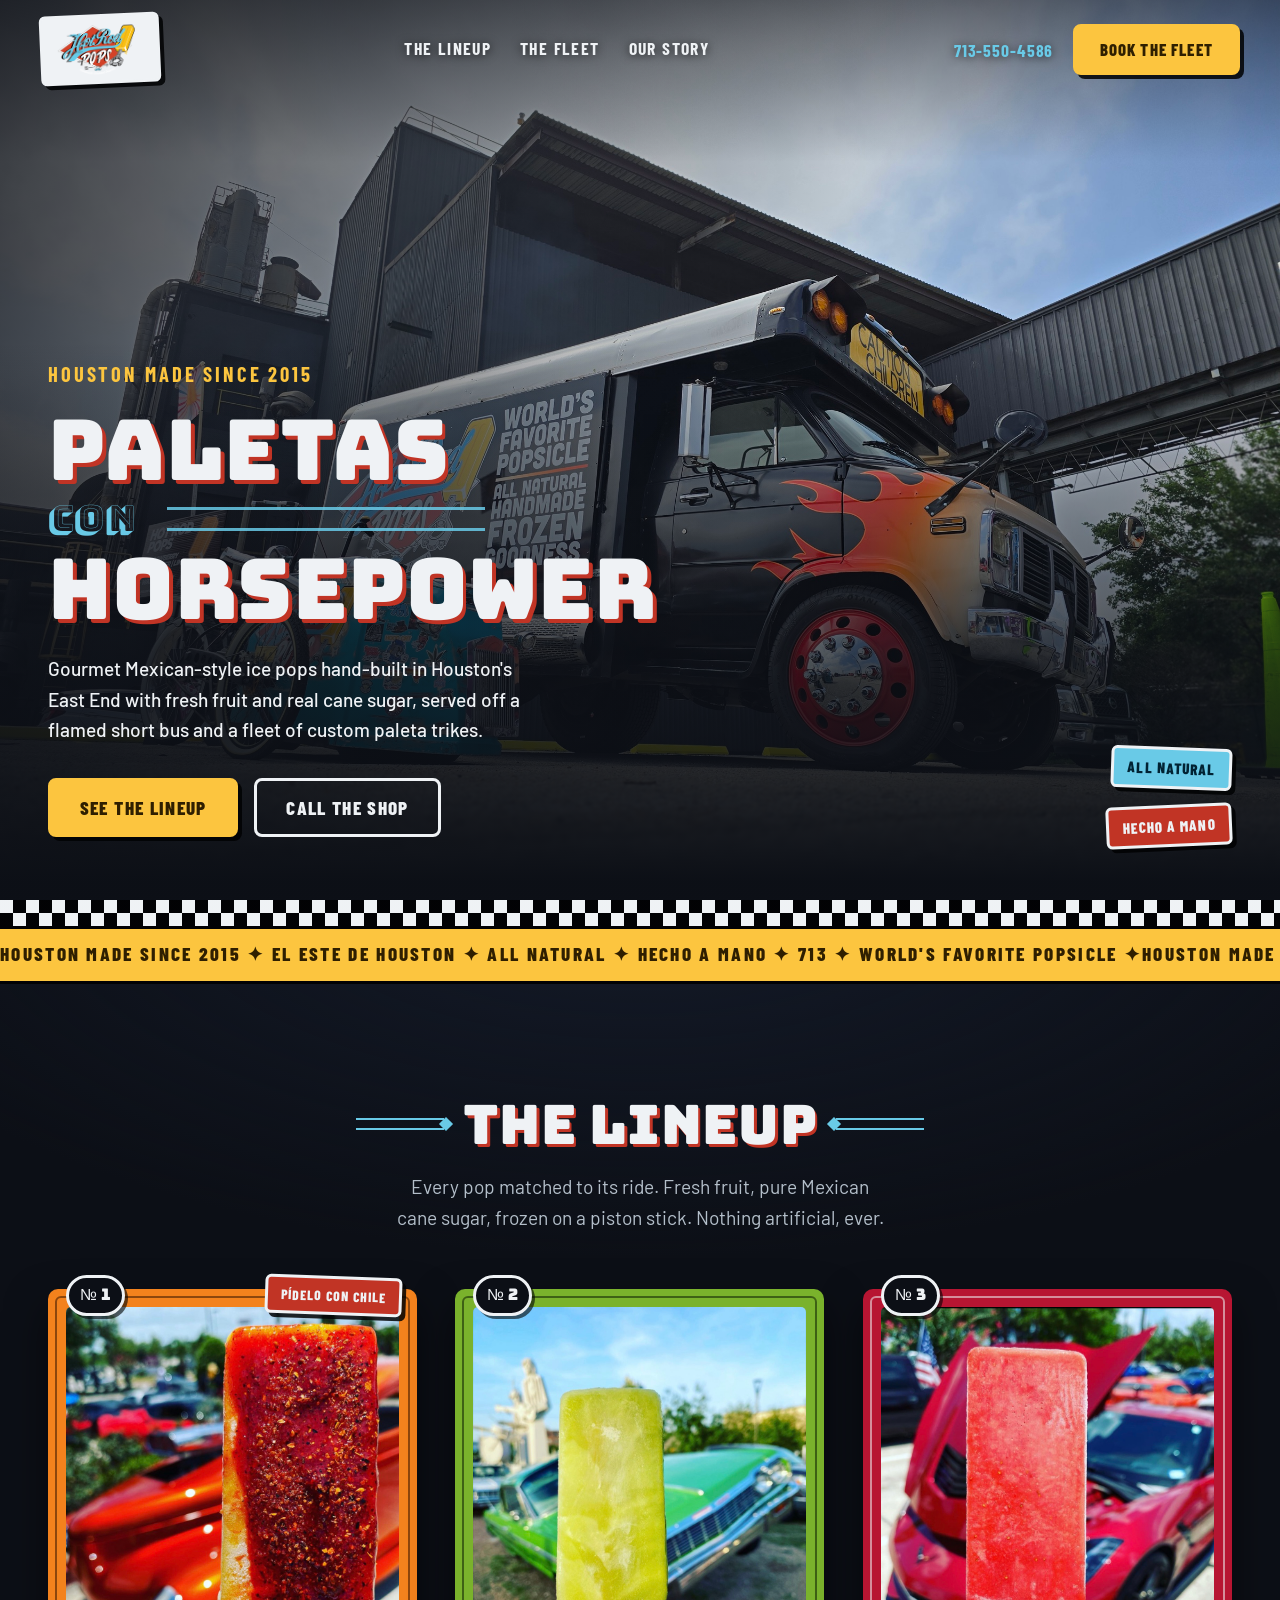
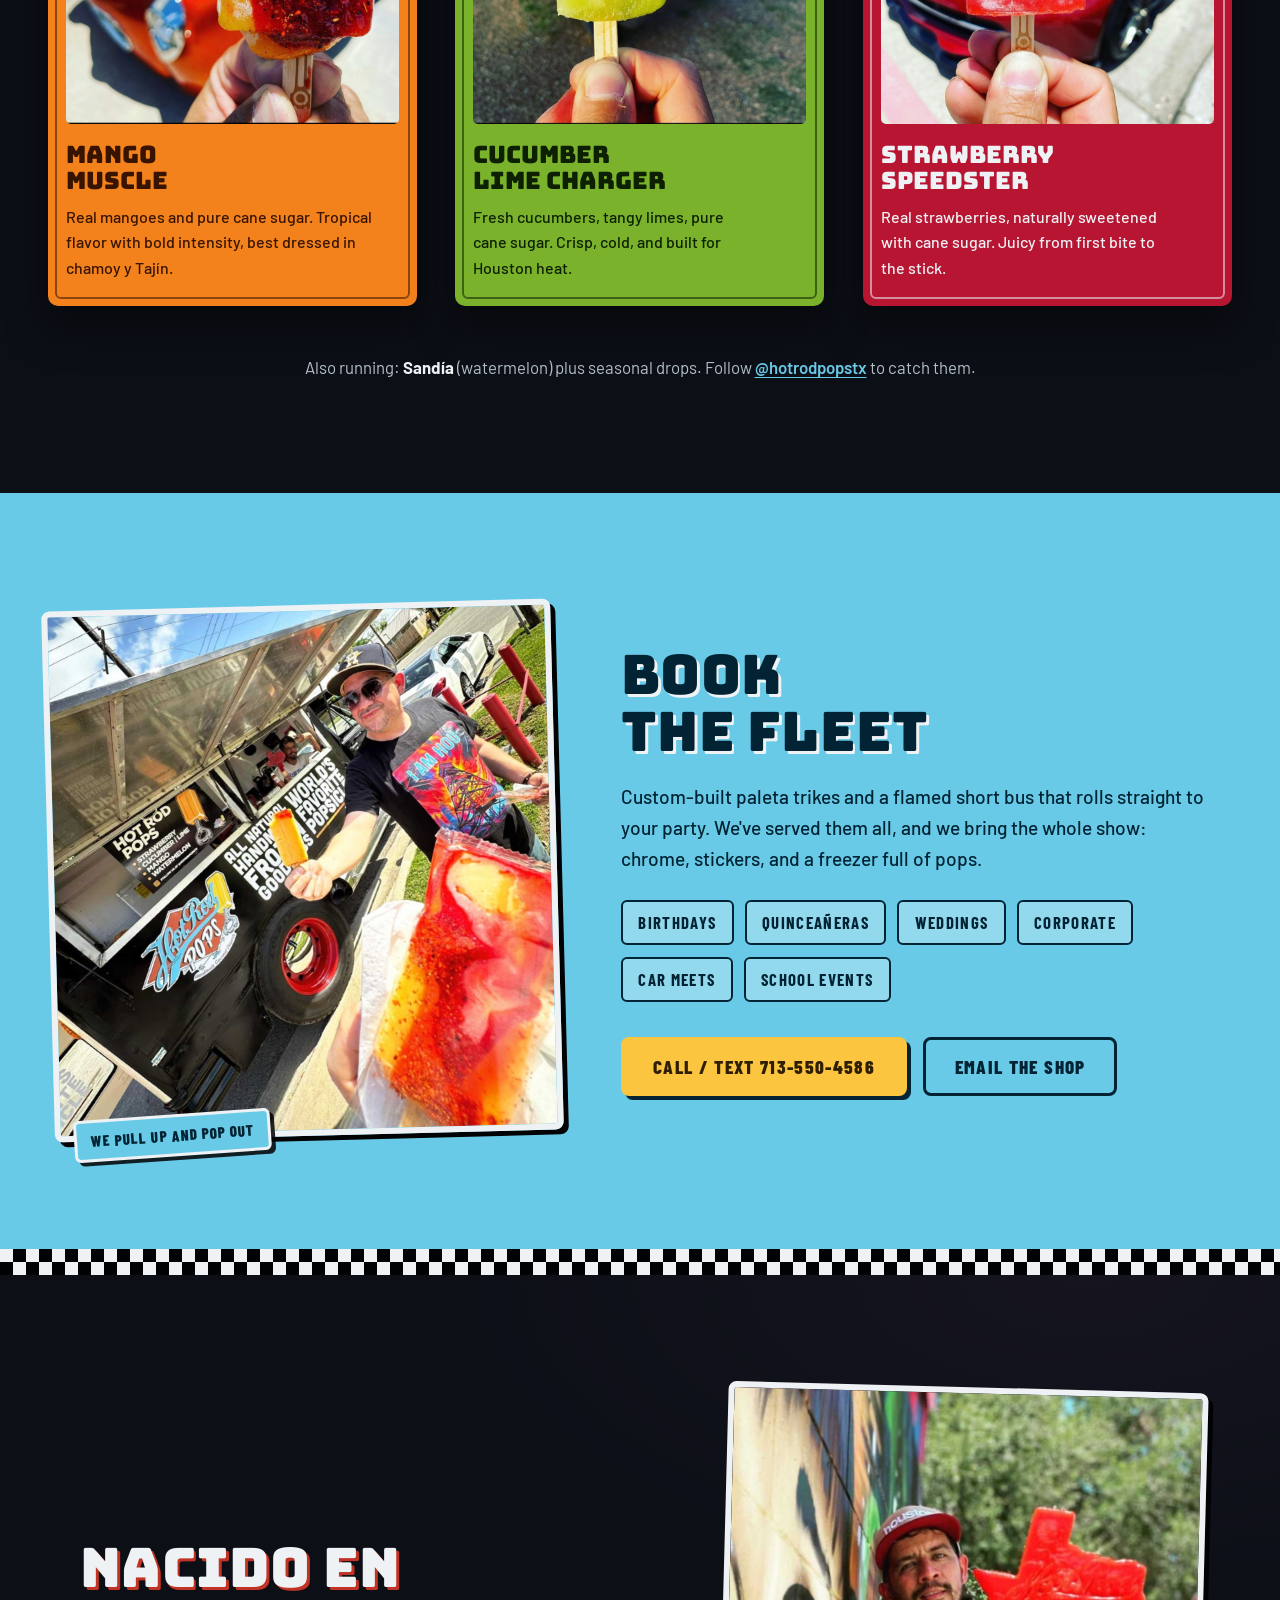
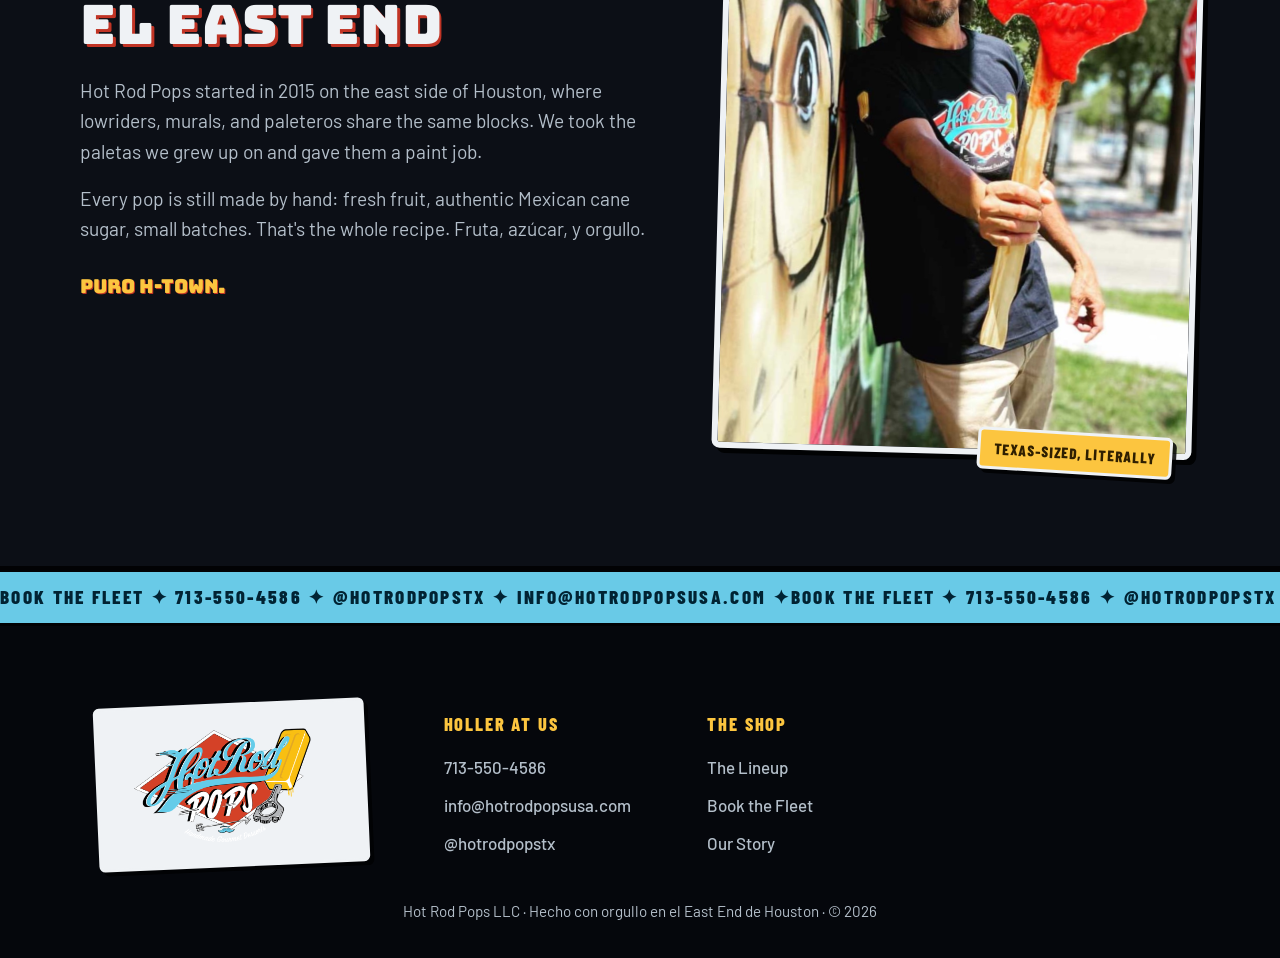
==== index.html @ 1ee492be "Hot Rod Pops site redesign — candy-paint lowrider paletería Co-Authored-By: Claude Fable 5 <noreply@" ====
<!DOCTYPE html>
<html lang="en">
<head>
  <meta charset="UTF-8">
  <meta name="viewport" content="width=device-width, initial-scale=1.0">
  <title>Hot Rod Pops — Gourmet Paletas, Houston Horsepower</title>
  <meta name="description" content="Handmade Mexican-style paletas built in Houston's East End since 2015. Fresh fruit, real cane sugar, served off a flamed short bus and custom paleta trikes. Book the fleet for your next event.">
  <meta property="og:title" content="Hot Rod Pops — Gourmet Paletas, Houston Horsepower">
  <meta property="og:image" content="https://www.hotrodpopsusa.com/assets/fleet.jpg">
  <link rel="icon" href="assets/logo.png" type="image/png">
  <link rel="preconnect" href="https://fonts.googleapis.com">
  <link rel="preconnect" href="https://fonts.gstatic.com" crossorigin>
  <link href="https://fonts.googleapis.com/css2?family=Bungee&family=Bungee+Shade&family=Barlow:ital,wght@0,400;0,500;0,600;1,500&family=Barlow+Condensed:wght@600;700;800&display=swap" rel="stylesheet">
  <link rel="stylesheet" href="styles.css">
</head>
<body>

  <a class="skip-link" href="#flavors">Skip to flavors</a>

  <header class="nav" id="top">
    <a class="nav-logo sticker sticker--tilt-l" href="#top">
      <img src="assets/logo.png" alt="Hot Rod Pops — home" width="112" height="64">
    </a>
    <nav class="nav-links" aria-label="Main">
      <a href="#flavors">The Lineup</a>
      <a href="#fleet">The Fleet</a>
      <a href="#story">Our Story</a>
    </nav>
    <div class="nav-actions">
      <a class="nav-tel" href="tel:+17135504586">713-550-4586</a>
      <a class="btn btn--yellow" href="#fleet">Book the Fleet</a>
    </div>
  </header>

  <main>

    <!-- ============ HERO ============ -->
    <section class="hero">
      <img class="hero-photo" src="assets/fleet.jpg"
           alt="The Hot Rod Pops fleet: a black short bus with airbrushed flames and red steelies, next to the sticker-bombed turquoise paleta trike" fetchpriority="high">
      <div class="hero-scrim" aria-hidden="true"></div>

      <div class="hero-inner">
        <p class="hero-since reveal">Houston made since 2015</p>
        <h1 class="hero-title">
          <span class="hero-line reveal">Paletas</span>
          <span class="hero-line hero-line--shade reveal">con</span>
          <span class="hero-line reveal">Horsepower</span>
        </h1>
        <p class="hero-sub reveal">Gourmet Mexican-style ice pops hand-built in Houston's East End with
        fresh fruit and real cane sugar, served off a flamed short bus and a fleet of custom paleta trikes.</p>
        <div class="hero-cta reveal">
          <a class="btn btn--yellow btn--big" href="#flavors">See the Lineup</a>
          <a class="btn btn--ghost btn--big" href="tel:+17135504586">Call the Shop</a>
        </div>
      </div>

      <div class="hero-stickers" aria-hidden="true">
        <span class="sticker sticker--blue sticker--tilt-r">All natural</span>
        <span class="sticker sticker--red sticker--tilt-l">Hecho a mano</span>
      </div>
    </section>

    <div class="checker-seam" aria-hidden="true"></div>

    <!-- ============ MARQUEE ============ -->
    <div class="marquee" aria-hidden="true">
      <div class="marquee-track">
        <span>Houston made since 2015 ✦ El Este de Houston ✦ All natural ✦ Hecho a mano ✦ 713 ✦ World's favorite popsicle ✦ </span><span>Houston made since 2015 ✦ El Este de Houston ✦ All natural ✦ Hecho a mano ✦ 713 ✦ World's favorite popsicle ✦ </span>
      </div>
    </div>

    <!-- ============ FLAVORS ============ -->
    <section class="lineup" id="flavors">
      <div class="lineup-head">
        <h2 class="section-title"><span class="title-pin" aria-hidden="true"></span>The Lineup<span class="title-pin title-pin--flip" aria-hidden="true"></span></h2>
        <p class="lineup-lede">Every pop matched to its ride. Fresh fruit, pure Mexican cane sugar, frozen on a piston stick. Nothing artificial, ever.</p>
      </div>

      <div class="loteria-row">

        <article class="loteria loteria--mango reveal">
          <div class="loteria-frame">
            <span class="loteria-num" aria-hidden="true">№ 1</span>
            <span class="loteria-tag sticker sticker--red sticker--tilt-r">Pídelo con chile</span>
            <figure class="loteria-photo">
              <img src="assets/pop-mango.jpg" loading="lazy"
                   alt="Mango Muscle dressed in chamoy and Tajín, held up in front of a candy-orange hot rod">
            </figure>
            <h3 class="loteria-name">Mango<br>Muscle</h3>
            <p class="loteria-desc">Real mangoes and pure cane sugar. Tropical flavor with bold intensity, best dressed in chamoy y Tajín.</p>
          </div>
        </article>

        <article class="loteria loteria--lime reveal">
          <div class="loteria-frame">
            <span class="loteria-num" aria-hidden="true">№ 2</span>
            <figure class="loteria-photo">
              <img src="assets/pop-cucumber-lime.jpg" loading="lazy"
                   alt="Cucumber Lime Charger held up in front of a lime-green lowrider">
            </figure>
            <h3 class="loteria-name">Cucumber<br>Lime Charger</h3>
            <p class="loteria-desc">Fresh cucumbers, tangy limes, pure cane sugar. Crisp, cold, and built for Houston heat.</p>
          </div>
        </article>

        <article class="loteria loteria--fresa reveal">
          <div class="loteria-frame">
            <span class="loteria-num" aria-hidden="true">№ 3</span>
            <figure class="loteria-photo">
              <img src="assets/pop-strawberry.jpg" loading="lazy"
                   alt="Strawberry Speedster held up in front of a red Corvette with its hood up">
            </figure>
            <h3 class="loteria-name">Strawberry<br>Speedster</h3>
            <p class="loteria-desc">Real strawberries, naturally sweetened with cane sugar. Juicy from first bite to the stick.</p>
          </div>
        </article>

      </div>

      <p class="lineup-more">Also running: <strong>Sandía</strong> (watermelon) plus seasonal drops.
        Follow <a href="https://www.instagram.com/hotrodpopstx" rel="noopener">@hotrodpopstx</a> to catch them.</p>
    </section>

    <!-- ============ FLEET / BOOKING ============ -->
    <section class="fleet" id="fleet">
      <div class="fleet-grid">
        <figure class="fleet-photo reveal">
          <img src="assets/serving-window.jpg" loading="lazy" width="1340" height="1400"
               alt="A customer in an Astros cap grabbing a mango pop with chamoy at the bus serving window">
          <figcaption class="sticker sticker--blue sticker--tilt-l">We Pull Up and Pop Out</figcaption>
        </figure>
        <div class="fleet-copy">
          <h2 class="section-title section-title--left">Book<br>the Fleet</h2>
          <p>Custom-built paleta trikes and a flamed short bus that rolls straight to your party. We've served
          them all, and we bring the whole show: chrome, stickers, and a freezer full of pops.</p>
          <ul class="plate-list" role="list">
            <li>Birthdays</li>
            <li>Quinceañeras</li>
            <li>Weddings</li>
            <li>Corporate</li>
            <li>Car meets</li>
            <li>School events</li>
          </ul>
          <div class="fleet-cta">
            <a class="btn btn--yellow btn--big" href="tel:+17135504586">Call / text 713-550-4586</a>
            <a class="btn btn--ghost btn--big" href="mailto:info@hotrodpopsusa.com?subject=Fleet%20booking">Email the shop</a>
          </div>
        </div>
      </div>
    </section>

    <div class="checker-seam" aria-hidden="true"></div>

    <!-- ============ STORY ============ -->
    <section class="story" id="story">
      <div class="story-grid">
        <div class="story-copy">
          <h2 class="section-title section-title--left">Nacido en<br>el East End</h2>
          <p>Hot Rod Pops started in 2015 on the east side of Houston, where lowriders, murals, and paleteros
          share the same blocks. We took the paletas we grew up on and gave them a paint job.</p>
          <p>Every pop is still made by hand: fresh fruit, authentic Mexican cane sugar, small batches. That's
          the whole recipe. Fruta, azúcar, y orgullo.</p>
          <p class="story-callout">Puro H-Town.</p>
        </div>
        <figure class="story-photo reveal">
          <img src="assets/founder-mural.jpg" loading="lazy" width="1000" height="1400"
               alt="The founder in a Houston cap, leaning on an East End mural, holding a giant Texas-shaped strawberry paleta">
          <figcaption class="sticker sticker--yellow sticker--tilt-r">Texas-sized, literally</figcaption>
        </figure>
      </div>
    </section>

    <!-- ============ CONTACT / FOOTER ============ -->
    <footer class="footer">
      <div class="marquee marquee--footer" aria-hidden="true">
        <div class="marquee-track">
          <span>Book the fleet ✦ 713-550-4586 ✦ @hotrodpopstx ✦ info@hotrodpopsusa.com ✦ </span><span>Book the fleet ✦ 713-550-4586 ✦ @hotrodpopstx ✦ info@hotrodpopsusa.com ✦ </span>
        </div>
      </div>

      <div class="footer-inner">
        <div class="footer-brand sticker sticker--tilt-l">
          <img src="assets/logo.png" alt="Hot Rod Pops" width="220" height="126">
        </div>
        <div class="footer-cols">
          <div class="footer-col">
            <h3>Holler at us</h3>
            <a href="tel:+17135504586">713-550-4586</a>
            <a href="mailto:info@hotrodpopsusa.com">info@hotrodpopsusa.com</a>
            <a href="https://www.instagram.com/hotrodpopstx" rel="noopener">@hotrodpopstx</a>
          </div>
          <div class="footer-col">
            <h3>The shop</h3>
            <a href="#flavors">The Lineup</a>
            <a href="#fleet">Book the Fleet</a>
            <a href="#story">Our Story</a>
          </div>
        </div>
      </div>
      <p class="footer-legal">Hot Rod Pops LLC · Hecho con orgullo en el East End de Houston · © 2026</p>
    </footer>

  </main>

  <script src="script.js" defer></script>
</body>
</html>
---- styles.css ----
/* ============================================================
   HOT ROD POPS — candy-paint lowrider paletería
   Palette anchored to the 2018 logo + fleet livery.
   ============================================================ */

:root {
  --asphalt:       oklch(0.17 0.015 265);
  --asphalt-2:     oklch(0.22 0.02 265);
  --asphalt-3:     oklch(0.28 0.025 265);
  --chrome:        oklch(0.96 0.005 240);
  --steel:         oklch(0.80 0.02 250);
  --candy-blue:    oklch(0.79 0.10 220);
  --blue-ink:      oklch(0.24 0.05 235);
  --flame-orange:  oklch(0.70 0.19 45);
  --diamond-red:   oklch(0.54 0.18 30);
  --paleta-yellow: oklch(0.85 0.155 85);
  --yellow-ink:    oklch(0.25 0.06 85);

  --mango:      oklch(0.72 0.17 55);
  --mango-ink:  oklch(0.24 0.07 55);
  --lime:       oklch(0.70 0.17 130);
  --lime-ink:   oklch(0.22 0.06 135);
  --fresa:      oklch(0.50 0.19 20);
  --fresa-deep: oklch(0.30 0.11 20);

  --display: "Bungee", "Arial Black", sans-serif;
  --display-shade: "Bungee Shade", "Bungee", sans-serif;
  --cond: "Barlow Condensed", "Arial Narrow", sans-serif;
  --body: "Barlow", "Helvetica Neue", sans-serif;

  --shadow-hard: 5px 5px 0 oklch(0.08 0.01 265);
  --shadow-soft: 0 18px 40px oklch(0.05 0.01 265 / 0.5);

  --z-nav: 30;
  --z-skip: 40;
}

* { margin: 0; padding: 0; box-sizing: border-box; }

html { scroll-behavior: smooth; }
@media (prefers-reduced-motion: reduce) {
  html { scroll-behavior: auto; }
}

body {
  font-family: var(--body);
  font-size: 1.0625rem;
  line-height: 1.6;
  background: var(--asphalt);
  color: var(--chrome);
  overflow-x: clip;
}

img { display: block; max-width: 100%; height: auto; }

h1, h2, h3 { text-wrap: balance; }
p { text-wrap: pretty; }

a { color: inherit; }

:focus-visible {
  outline: 3px solid var(--paleta-yellow);
  outline-offset: 3px;
  border-radius: 2px;
}

::selection { background: var(--paleta-yellow); color: var(--yellow-ink); }

.skip-link {
  position: fixed;
  top: -100px;
  left: 1rem;
  z-index: var(--z-skip);
  background: var(--paleta-yellow);
  color: var(--yellow-ink);
  font-family: var(--cond);
  font-weight: 700;
  text-transform: uppercase;
  letter-spacing: 0.06em;
  padding: 0.6rem 1rem;
  transition: top 0.2s;
}
.skip-link:focus-visible { top: 1rem; }

/* ============ STICKER SYSTEM ============ */

.sticker {
  display: inline-block;
  background: var(--chrome);
  color: var(--asphalt);
  font-family: var(--cond);
  font-weight: 800;
  font-size: 0.95rem;
  text-transform: uppercase;
  letter-spacing: 0.07em;
  padding: 0.35rem 0.85rem;
  border: 3px solid var(--chrome);
  border-radius: 6px;
  box-shadow: 4px 4px 0 oklch(0.08 0.01 265 / 0.85);
  text-decoration: none;
}
.sticker--blue   { background: var(--candy-blue); color: var(--blue-ink); }
.sticker--red    { background: var(--diamond-red); color: var(--chrome); }
.sticker--yellow { background: var(--paleta-yellow); color: var(--yellow-ink); }
.sticker--tilt-l { rotate: -2.5deg; }
.sticker--tilt-r { rotate: 2deg; }

/* ============ BUTTONS ============ */

.btn {
  display: inline-block;
  font-family: var(--cond);
  font-weight: 800;
  text-transform: uppercase;
  letter-spacing: 0.07em;
  font-size: 1.05rem;
  line-height: 1;
  padding: 0.9rem 1.5rem;
  border-radius: 8px;
  text-decoration: none;
  border: 3px solid transparent;
  transition: translate 0.15s cubic-bezier(0.22, 1, 0.36, 1), box-shadow 0.15s cubic-bezier(0.22, 1, 0.36, 1);
}
.btn--big { font-size: 1.2rem; padding: 1.05rem 1.8rem; }
.btn--yellow {
  background: var(--paleta-yellow);
  color: var(--yellow-ink);
  border-color: var(--paleta-yellow);
  box-shadow: 4px 4px 0 oklch(0.08 0.01 265 / 0.85);
}
.btn--ghost {
  border-color: var(--chrome);
  color: var(--chrome);
}
.btn:hover { translate: -2px -2px; box-shadow: 7px 7px 0 oklch(0.08 0.01 265 / 0.85); }
.btn--ghost:hover { box-shadow: 7px 7px 0 oklch(0.08 0.01 265 / 0.4); }
.btn:active { translate: 2px 2px; box-shadow: 1px 1px 0 oklch(0.08 0.01 265 / 0.85); }

/* ============ NAV ============ */

.nav {
  position: fixed;
  inset: 0 0 auto 0;
  z-index: var(--z-nav);
  display: flex;
  align-items: center;
  gap: 1.5rem;
  padding: 0.9rem clamp(1rem, 4vw, 2.5rem);
  transition: background 0.3s, box-shadow 0.3s;
}
.nav.scrolled {
  background: oklch(0.17 0.015 265 / 0.92);
  backdrop-filter: blur(10px);
  box-shadow: 0 1px 0 oklch(1 0 0 / 0.08);
}

.nav-logo {
  background: var(--chrome);
  padding: 0.3rem 0.55rem;
  line-height: 0;
  flex-shrink: 0;
}
.nav-logo img { width: 96px; height: auto; }

.nav-links {
  display: flex;
  gap: 1.6rem;
  margin-inline: auto;
}
.nav-links a {
  font-family: var(--cond);
  font-weight: 700;
  font-size: 1.1rem;
  text-transform: uppercase;
  letter-spacing: 0.08em;
  text-decoration: none;
  color: var(--chrome);
  padding: 0.3rem 0.1rem;
  border-bottom: 3px solid transparent;
  text-shadow: 0 1px 10px oklch(0.08 0.01 265 / 0.7);
}
.nav-links a:hover { border-bottom-color: var(--paleta-yellow); }

.nav-actions {
  display: flex;
  align-items: center;
  gap: 1.2rem;
  margin-left: auto;
}
.nav-links + .nav-actions { margin-left: 0; }
.nav-tel {
  font-family: var(--cond);
  font-weight: 700;
  font-size: 1.1rem;
  letter-spacing: 0.05em;
  text-decoration: none;
  color: var(--candy-blue);
  text-shadow: 0 1px 10px oklch(0.08 0.01 265 / 0.7);
}
.nav-tel:hover { color: var(--paleta-yellow); }

@media (max-width: 760px) {
  .nav-links, .nav-tel { display: none; }
  .nav-logo img { width: 78px; }
}

/* ============ HERO ============ */

.hero {
  position: relative;
  min-height: 100svh;
  display: flex;
  align-items: flex-end;
}

.hero-photo {
  position: absolute;
  inset: 0;
  width: 100%;
  height: 100%;
  object-fit: cover;
  object-position: 62% 40%;
}

.hero-scrim {
  position: absolute;
  inset: 0;
  background:
    linear-gradient(to top, var(--asphalt) 2%, oklch(0.17 0.015 265 / 0.72) 26%, transparent 62%),
    linear-gradient(105deg, oklch(0.17 0.015 265 / 0.82) 0%, oklch(0.17 0.015 265 / 0.35) 38%, transparent 62%),
    linear-gradient(to bottom, oklch(0.17 0.015 265 / 0.55) 0%, transparent 18%);
}

.hero-inner {
  position: relative;
  padding: clamp(6.5rem, 12vh, 9rem) clamp(1.25rem, 4.5vw, 3rem) clamp(3rem, 7vh, 5rem);
  max-width: 68rem;
}

.hero-since {
  font-family: var(--cond);
  font-weight: 700;
  font-size: clamp(1.05rem, 1.6vw, 1.3rem);
  text-transform: uppercase;
  letter-spacing: 0.14em;
  color: var(--paleta-yellow);
  margin-bottom: 1rem;
}

.hero-title {
  font-family: var(--display);
  font-weight: 400;
  text-transform: uppercase;
  font-size: clamp(2.25rem, 6.8vw, 5.25rem);
  line-height: 1.02;
  letter-spacing: 0.005em;
  color: var(--chrome);
  text-shadow: 0.045em 0.045em 0 var(--diamond-red);
}
.hero-line { display: block; }
.hero-line--shade {
  font-family: var(--display-shade);
  font-size: 0.42em;
  color: var(--candy-blue);
  text-shadow: none;
  margin: 0.25em 0;
  display: flex;
  align-items: center;
  gap: 0.9em;
}
.hero-line--shade::after {
  content: "";
  flex: 0 1 9em;
  height: 0.5em;
  border-block: 0.09em solid var(--candy-blue);
  opacity: 0.85;
}

.hero-sub {
  max-width: 44ch;
  margin-top: 1.4rem;
  font-size: clamp(1.05rem, 1.5vw, 1.25rem);
  font-weight: 500;
  color: var(--chrome);
}

.hero-cta {
  display: flex;
  flex-wrap: wrap;
  gap: 1rem;
  margin-top: 2rem;
}

.hero-stickers {
  position: absolute;
  right: clamp(1rem, 4vw, 3rem);
  bottom: clamp(2.5rem, 6vh, 4.5rem);
  display: flex;
  flex-direction: column;
  gap: 1rem;
  align-items: flex-end;
}
@media (max-width: 900px) { .hero-stickers { display: none; } }

/* ============ CHECKER SEAM ============ */

.checker-seam {
  height: 26px;
  background:
    repeating-conic-gradient(oklch(0.09 0.01 265) 0% 25%, var(--chrome) 0% 50%)
    0 0 / 26px 26px;
}

/* ============ MARQUEE ============ */

.marquee {
  background: var(--paleta-yellow);
  color: var(--yellow-ink);
  overflow: hidden;
  padding-block: 0.65rem;
  border-block: 3px solid oklch(0.09 0.01 265);
}
.marquee--footer {
  background: var(--candy-blue);
  color: var(--blue-ink);
}
.marquee-track {
  display: flex;
  width: max-content;
  white-space: nowrap;
  font-family: var(--cond);
  font-weight: 800;
  font-size: 1.2rem;
  text-transform: uppercase;
  letter-spacing: 0.12em;
  animation: marquee 26s linear infinite;
}
@keyframes marquee {
  to { transform: translateX(-50%); }
}
@media (prefers-reduced-motion: reduce) {
  .marquee-track { animation: none; }
}

/* ============ SECTION TITLES ============ */

.section-title {
  font-family: var(--display);
  font-weight: 400;
  text-transform: uppercase;
  font-size: clamp(1.9rem, 4.6vw, 3.4rem);
  line-height: 1.05;
  letter-spacing: 0.005em;
  color: var(--chrome);
  text-shadow: 0.05em 0.05em 0 var(--diamond-red);
  display: flex;
  align-items: center;
  justify-content: center;
  gap: 1.2rem;
  text-align: center;
}
.section-title--left {
  justify-content: flex-start;
  text-align: left;
}

/* pinstripe flourish beside centered titles */
.title-pin {
  flex: 0 1 5.5rem;
  height: 12px;
  border-block: 2px solid var(--candy-blue);
  position: relative;
}
.title-pin::after {
  content: "";
  position: absolute;
  right: -7px;
  top: 50%;
  width: 10px;
  height: 10px;
  translate: 0 -50%;
  rotate: 45deg;
  background: var(--candy-blue);
}
.title-pin--flip { scale: -1 1; }
@media (max-width: 560px) { .title-pin { display: none; } }

/* ============ LINEUP / LOTERÍA ============ */

.lineup {
  padding: clamp(4rem, 9vw, 7rem) clamp(1.25rem, 4vw, 3rem);
  background:
    radial-gradient(90rem 40rem at 50% -10%, oklch(0.22 0.03 265) 0%, transparent 60%),
    var(--asphalt);
}

.lineup-head { max-width: 46rem; margin: 0 auto 3.5rem; text-align: center; }
.lineup-lede {
  margin-top: 1.2rem;
  font-size: clamp(1.05rem, 1.5vw, 1.2rem);
  color: var(--steel);
}
.lineup-lede, .lineup-more { text-wrap: balance; }

.loteria-row {
  display: grid;
  grid-template-columns: repeat(auto-fit, minmax(290px, 1fr));
  gap: clamp(1.5rem, 3vw, 2.5rem);
  max-width: 74rem;
  margin: 0 auto;
  align-items: stretch;
}

.loteria { container-type: inline-size; }

.loteria-frame {
  position: relative;
  height: 100%;
  display: flex;
  flex-direction: column;
  padding: 1.1rem 1.1rem 1.6rem;
  border-radius: 10px;
  box-shadow: var(--shadow-soft);
  transition: translate 0.25s cubic-bezier(0.22, 1, 0.36, 1), box-shadow 0.25s cubic-bezier(0.22, 1, 0.36, 1);
}
/* lotería double inner border */
.loteria-frame::before {
  content: "";
  position: absolute;
  inset: 7px;
  border: 2px solid currentColor;
  border-radius: 6px;
  opacity: 0.55;
  pointer-events: none;
}
.loteria:hover .loteria-frame { translate: 0 -8px; box-shadow: 0 26px 50px oklch(0.05 0.01 265 / 0.6); }

.loteria--mango .loteria-frame { background: var(--mango); color: var(--mango-ink); }
.loteria--lime  .loteria-frame { background: var(--lime);  color: var(--lime-ink); }
.loteria--fresa .loteria-frame { background: var(--fresa); color: var(--chrome); }

.loteria-num {
  position: absolute;
  top: -0.9rem;
  left: 1.1rem;
  z-index: 1;
  font-family: var(--display);
  font-size: 1rem;
  background: var(--asphalt);
  color: var(--chrome);
  border: 3px solid var(--chrome);
  border-radius: 999px;
  padding: 0.3rem 0.7rem;
  box-shadow: 3px 3px 0 oklch(0.08 0.01 265 / 0.6);
}

.loteria-tag {
  position: absolute;
  top: -0.8rem;
  right: 0.9rem;
  z-index: 1;
  font-size: 0.85rem;
}

.loteria-photo {
  overflow: hidden;
  border-radius: 5px;
  aspect-ratio: 4 / 5;
}
.loteria-photo img {
  width: 100%;
  height: 100%;
  object-fit: cover;
  transition: scale 0.4s cubic-bezier(0.22, 1, 0.36, 1);
}
.loteria:hover .loteria-photo img { scale: 1.04; }

.loteria-name {
  font-family: var(--display);
  font-weight: 400;
  text-transform: uppercase;
  font-size: clamp(1.35rem, 6.5cqw, 1.7rem);
  line-height: 1.08;
  margin-top: 1.15rem;
}

.loteria-desc {
  margin-top: 0.6rem;
  font-weight: 500;
  font-size: 1rem;
  max-width: 34ch;
}

.lineup-more {
  margin: 3rem auto 0;
  max-width: 46rem;
  text-align: center;
  font-size: 1.05rem;
  color: var(--steel);
}
.lineup-more strong { color: var(--chrome); }
.lineup-more a {
  color: var(--candy-blue);
  font-weight: 600;
  text-underline-offset: 3px;
}
.lineup-more a:hover { color: var(--paleta-yellow); }

/* ============ FLEET (candy-blue drench) ============ */

.fleet {
  background: var(--candy-blue);
  color: var(--blue-ink);
  padding: clamp(4rem, 9vw, 7rem) clamp(1.25rem, 4vw, 3rem);
}

.fleet-grid {
  display: grid;
  grid-template-columns: minmax(0, 5fr) minmax(0, 6fr);
  gap: clamp(2rem, 5vw, 4.5rem);
  max-width: 74rem;
  margin: 0 auto;
  align-items: center;
}
@media (max-width: 860px) { .fleet-grid { grid-template-columns: 1fr; } }

.fleet-photo {
  position: relative;
  rotate: -1.5deg;
}
.fleet-photo img {
  border: 6px solid var(--chrome);
  border-radius: 8px;
  box-shadow: var(--shadow-hard);
}
.fleet-photo figcaption {
  position: absolute;
  bottom: -1rem;
  left: 1.2rem;
}

.fleet-copy .section-title {
  color: var(--blue-ink);
  text-shadow: 0.05em 0.05em 0 var(--chrome);
  margin-bottom: 1.4rem;
}
.fleet-copy p {
  font-size: clamp(1.05rem, 1.5vw, 1.2rem);
  font-weight: 500;
  max-width: 54ch;
}

.plate-list {
  list-style: none;
  display: flex;
  flex-wrap: wrap;
  gap: 0.7rem;
  margin-top: 1.6rem;
}
.plate-list li {
  font-family: var(--cond);
  font-weight: 700;
  font-size: 1.05rem;
  text-transform: uppercase;
  letter-spacing: 0.08em;
  padding: 0.45rem 0.95rem;
  border: 2.5px solid var(--blue-ink);
  border-radius: 6px;
  background: oklch(1 0 0 / 0.28);
}

.fleet-cta {
  display: flex;
  flex-wrap: wrap;
  gap: 1rem;
  margin-top: 2.2rem;
}
.fleet .btn--ghost { border-color: var(--blue-ink); color: var(--blue-ink); }
.fleet .btn--yellow { box-shadow: 4px 4px 0 var(--blue-ink); }
.fleet .btn--yellow:hover { box-shadow: 7px 7px 0 var(--blue-ink); }
.fleet .btn--ghost:hover { box-shadow: 7px 7px 0 oklch(0.24 0.05 235 / 0.35); }

/* ============ STORY ============ */

.story {
  padding: clamp(4rem, 9vw, 7rem) clamp(1.25rem, 4vw, 3rem);
  background:
    radial-gradient(70rem 34rem at 85% 0%, oklch(0.23 0.03 300 / 0.5) 0%, transparent 60%),
    var(--asphalt);
}

.story-grid {
  display: grid;
  grid-template-columns: minmax(0, 6fr) minmax(0, 5fr);
  gap: clamp(2rem, 5vw, 4.5rem);
  max-width: 70rem;
  margin: 0 auto;
  align-items: center;
}
@media (max-width: 860px) {
  .story-grid { grid-template-columns: 1fr; }
  .story-photo { order: 2; max-width: 30rem; }
}

.story-copy .section-title { margin-bottom: 1.4rem; }
.story-copy p {
  max-width: 58ch;
  color: var(--steel);
  font-size: clamp(1.05rem, 1.5vw, 1.2rem);
}
.story-copy p + p { margin-top: 1rem; }
.story-copy p strong { color: var(--chrome); }

.story-callout {
  font-family: var(--display);
  text-transform: uppercase;
  font-size: clamp(1.5rem, 3vw, 2.2rem);
  color: var(--paleta-yellow) !important;
  margin-top: 1.6rem !important;
  text-shadow: 0.05em 0.05em 0 var(--diamond-red);
}

.story-photo {
  position: relative;
  rotate: 1.5deg;
}
.story-photo img {
  border: 6px solid var(--chrome);
  border-radius: 8px;
  box-shadow: var(--shadow-hard);
}
.story-photo figcaption {
  position: absolute;
  bottom: -1rem;
  right: 1.2rem;
}

/* ============ FOOTER ============ */

.footer {
  border-top: 3px solid oklch(0.09 0.01 265);
  background: oklch(0.13 0.012 265);
}

.footer-inner {
  display: flex;
  flex-wrap: wrap;
  align-items: center;
  gap: clamp(2rem, 6vw, 5rem);
  max-width: 74rem;
  margin: 0 auto;
  padding: clamp(3rem, 6vw, 5rem) clamp(1.25rem, 4vw, 3rem) 2rem;
}

.footer-brand { padding: 1rem 1.4rem; line-height: 0; }
.footer-brand img { width: clamp(160px, 22vw, 220px); height: auto; }

.footer-cols {
  display: flex;
  flex-wrap: wrap;
  gap: clamp(2.5rem, 6vw, 5rem);
}
.footer-col { display: flex; flex-direction: column; gap: 0.55rem; }
.footer-col h3 {
  font-family: var(--cond);
  font-weight: 800;
  font-size: 1.15rem;
  text-transform: uppercase;
  letter-spacing: 0.1em;
  color: var(--paleta-yellow);
  margin-bottom: 0.35rem;
}
.footer-col a {
  text-decoration: none;
  color: var(--steel);
  font-weight: 500;
  width: fit-content;
  border-bottom: 2px solid transparent;
}
.footer-col a:hover { color: var(--chrome); border-bottom-color: var(--candy-blue); }

.footer-legal {
  text-align: center;
  color: var(--steel);
  font-size: 0.95rem;
  padding: 0 1.25rem 2.2rem;
}

/* ============ REVEALS (enhance-only, JS-gated) ============ */

html.js .reveal {
  opacity: 0;
  translate: 0 20px;
  transition: opacity 0.7s cubic-bezier(0.22, 1, 0.36, 1), translate 0.7s cubic-bezier(0.22, 1, 0.36, 1);
}
html.js .reveal.in { opacity: 1; translate: 0 0; }

/* hero entrance stagger */
html.js .hero .reveal:nth-child(1) { transition-delay: 0.05s; }
html.js .hero-title .reveal:nth-child(1),
html.js .hero-title .hero-line:nth-child(1) { transition-delay: 0.12s; }
html.js .hero-title .hero-line:nth-child(2) { transition-delay: 0.22s; }
html.js .hero-title .hero-line:nth-child(3) { transition-delay: 0.3s; }
html.js .hero-sub { transition-delay: 0.45s; }
html.js .hero-cta { transition-delay: 0.55s; }

/* headless screenshot runs: fixed hero height, no reveal gating */
html.capture .hero { min-height: 900px; }

@media (prefers-reduced-motion: reduce) {
  html.js .reveal {
    opacity: 1;
    translate: 0 0;
    transition: none;
  }
  .loteria:hover .loteria-frame { translate: 0 0; }
  .loteria:hover .loteria-photo img { scale: 1; }
  .btn { transition: none; }
}
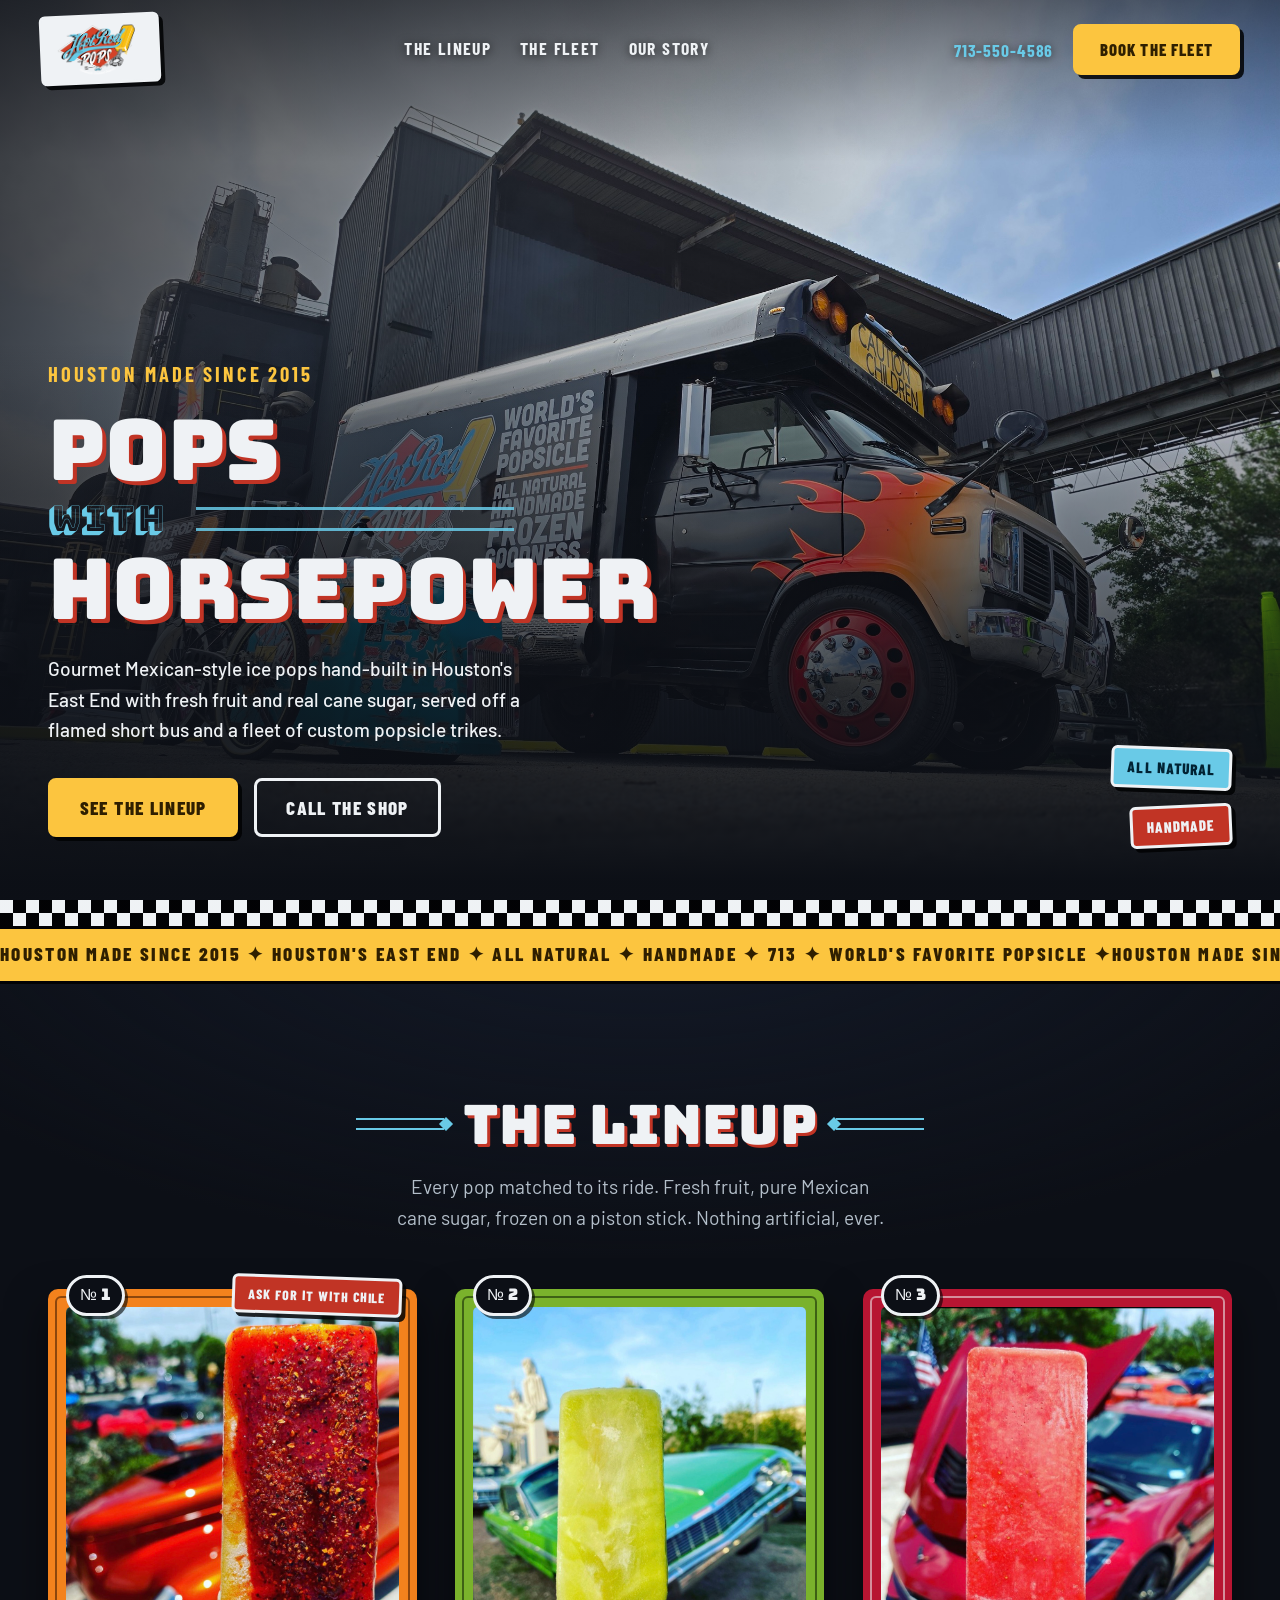
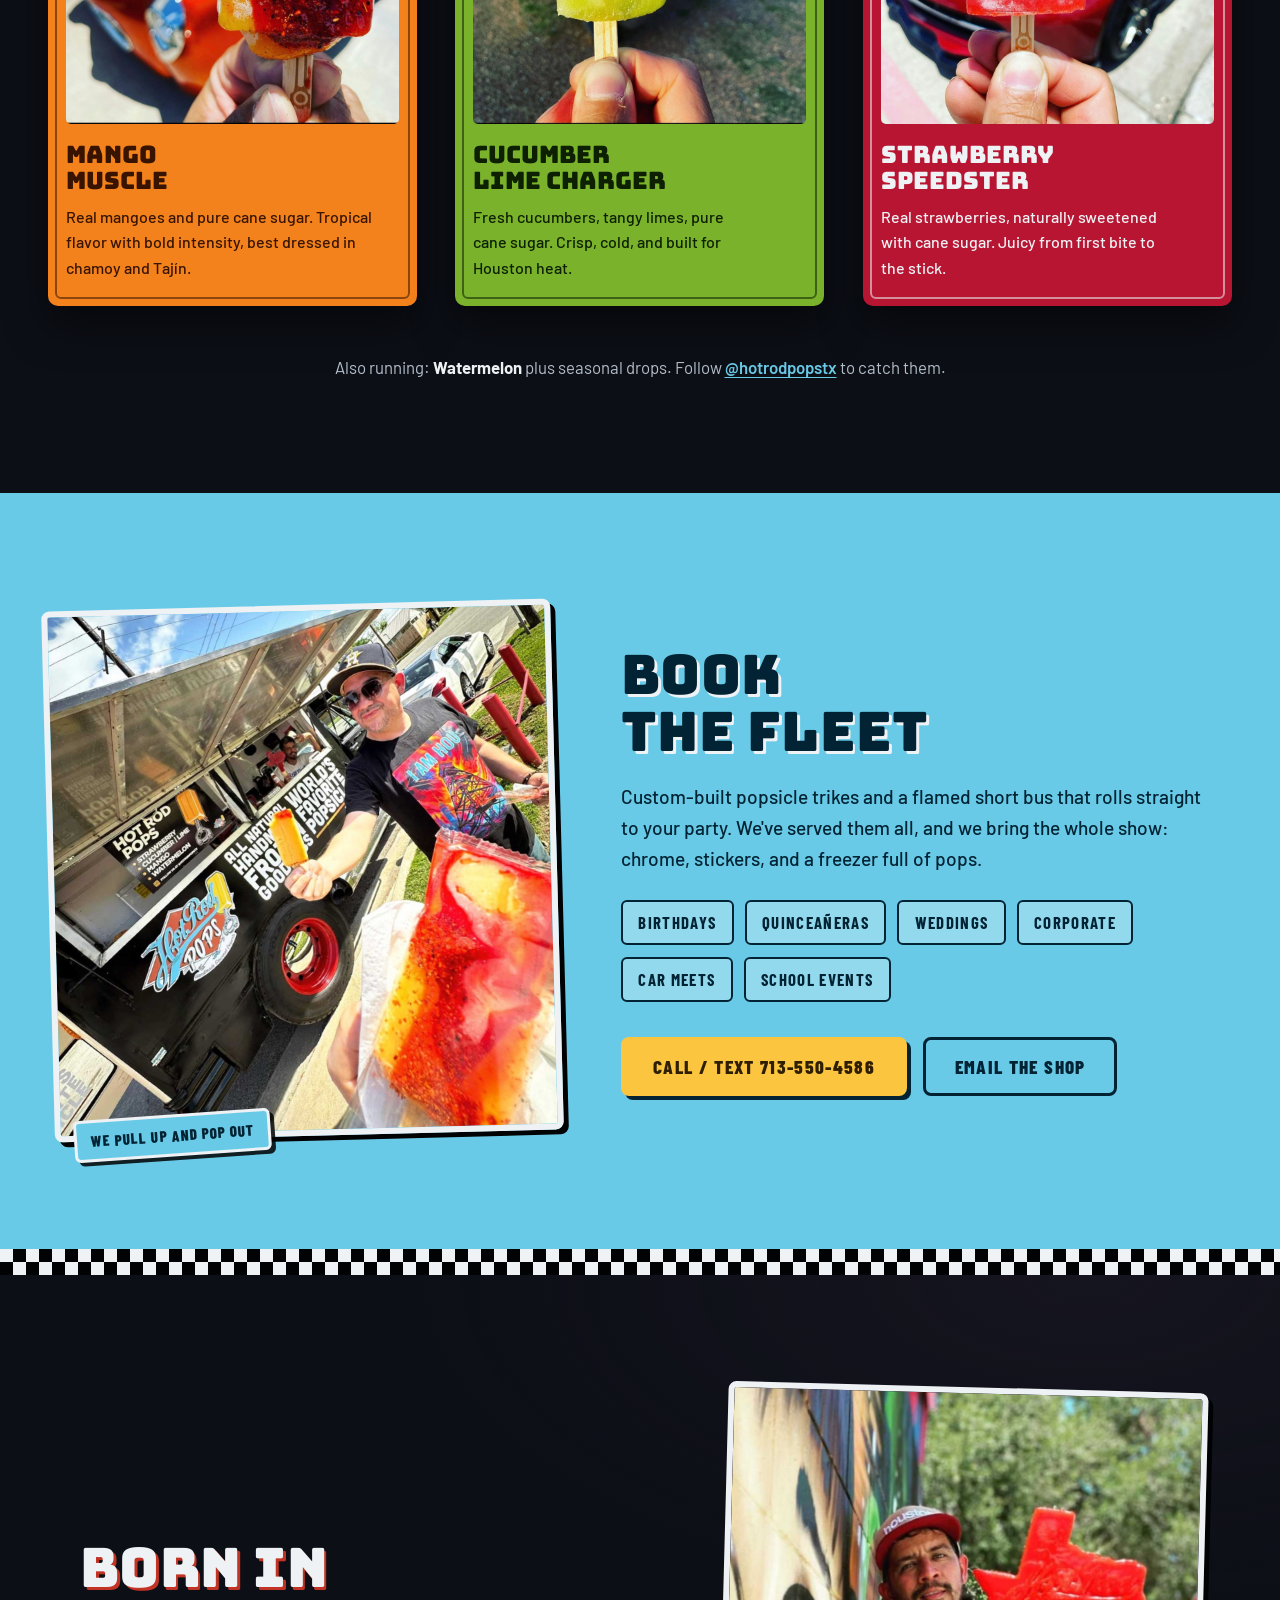
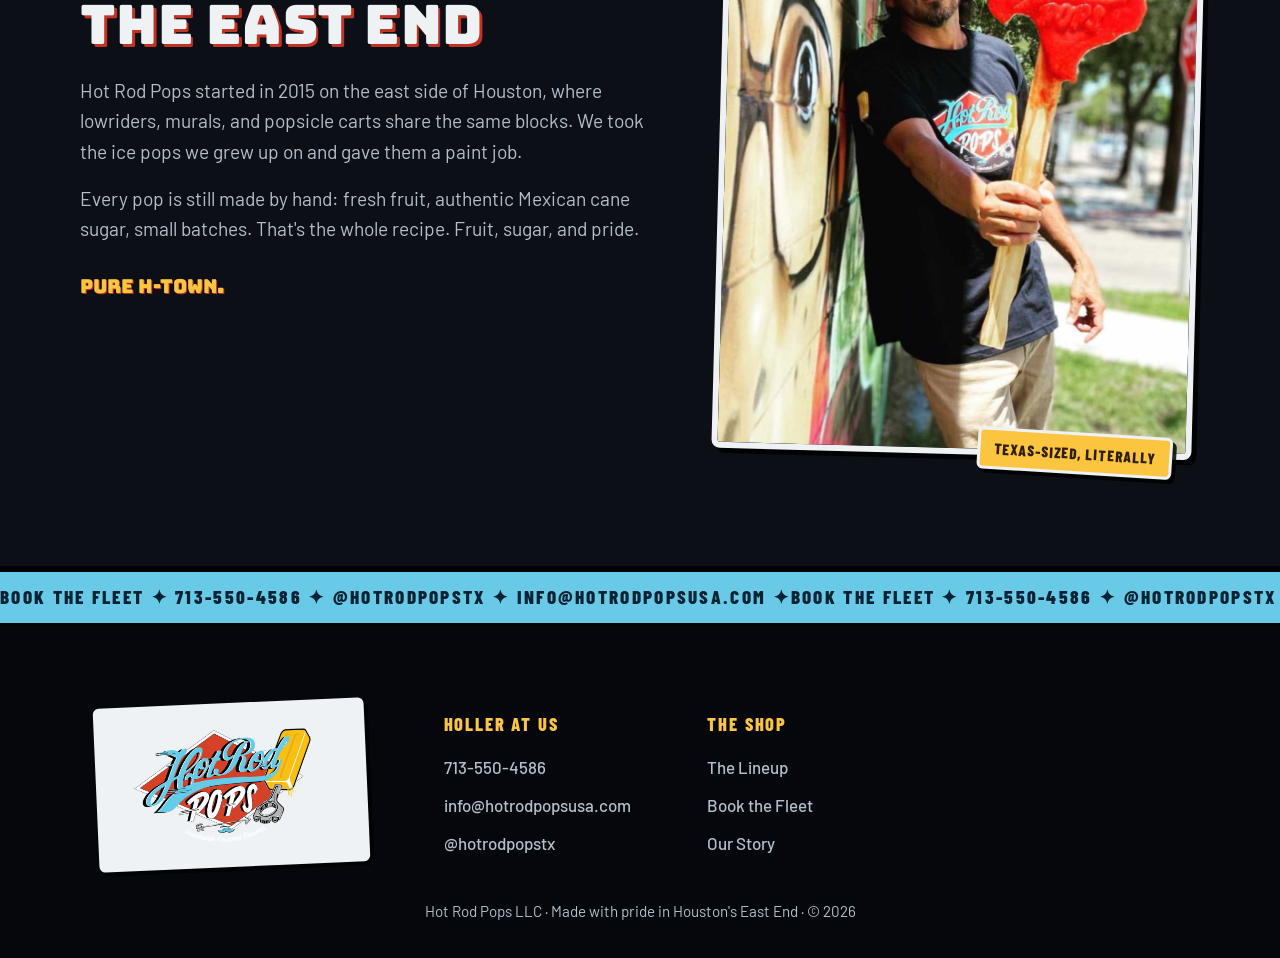
==== commit ce4148cb: "Replace Spanish copy with English translations Owner request: English-only voice; Spanish kept only " ====
--- a/index.html
+++ b/index.html
@@ -3,9 +3,9 @@
 <head>
   <meta charset="UTF-8">
   <meta name="viewport" content="width=device-width, initial-scale=1.0">
-  <title>Hot Rod Pops — Gourmet Paletas, Houston Horsepower</title>
-  <meta name="description" content="Handmade Mexican-style paletas built in Houston's East End since 2015. Fresh fruit, real cane sugar, served off a flamed short bus and custom paleta trikes. Book the fleet for your next event.">
-  <meta property="og:title" content="Hot Rod Pops — Gourmet Paletas, Houston Horsepower">
+  <title>Hot Rod Pops — Gourmet Ice Pops, Houston Horsepower</title>
+  <meta name="description" content="Handmade Mexican-style ice pops built in Houston's East End since 2015. Fresh fruit, real cane sugar, served off a flamed short bus and custom popsicle trikes. Book the fleet for your next event.">
+  <meta property="og:title" content="Hot Rod Pops — Gourmet Ice Pops, Houston Horsepower">
   <meta property="og:image" content="https://www.hotrodpopsusa.com/assets/fleet.jpg">
   <link rel="icon" href="assets/logo.png" type="image/png">
   <link rel="preconnect" href="https://fonts.googleapis.com">
@@ -37,18 +37,18 @@
     <!-- ============ HERO ============ -->
     <section class="hero">
       <img class="hero-photo" src="assets/fleet.jpg"
-           alt="The Hot Rod Pops fleet: a black short bus with airbrushed flames and red steelies, next to the sticker-bombed turquoise paleta trike" fetchpriority="high">
+           alt="The Hot Rod Pops fleet: a black short bus with airbrushed flames and red steelies, next to the sticker-bombed turquoise popsicle trike" fetchpriority="high">
       <div class="hero-scrim" aria-hidden="true"></div>
 
       <div class="hero-inner">
         <p class="hero-since reveal">Houston made since 2015</p>
         <h1 class="hero-title">
-          <span class="hero-line reveal">Paletas</span>
-          <span class="hero-line hero-line--shade reveal">con</span>
+          <span class="hero-line reveal">Pops</span>
+          <span class="hero-line hero-line--shade reveal">with</span>
           <span class="hero-line reveal">Horsepower</span>
         </h1>
         <p class="hero-sub reveal">Gourmet Mexican-style ice pops hand-built in Houston's East End with
-        fresh fruit and real cane sugar, served off a flamed short bus and a fleet of custom paleta trikes.</p>
+        fresh fruit and real cane sugar, served off a flamed short bus and a fleet of custom popsicle trikes.</p>
         <div class="hero-cta reveal">
           <a class="btn btn--yellow btn--big" href="#flavors">See the Lineup</a>
           <a class="btn btn--ghost btn--big" href="tel:+17135504586">Call the Shop</a>
@@ -57,7 +57,7 @@
 
       <div class="hero-stickers" aria-hidden="true">
         <span class="sticker sticker--blue sticker--tilt-r">All natural</span>
-        <span class="sticker sticker--red sticker--tilt-l">Hecho a mano</span>
+        <span class="sticker sticker--red sticker--tilt-l">Handmade</span>
       </div>
     </section>
 
@@ -66,7 +66,7 @@
     <!-- ============ MARQUEE ============ -->
     <div class="marquee" aria-hidden="true">
       <div class="marquee-track">
-        <span>Houston made since 2015 ✦ El Este de Houston ✦ All natural ✦ Hecho a mano ✦ 713 ✦ World's favorite popsicle ✦ </span><span>Houston made since 2015 ✦ El Este de Houston ✦ All natural ✦ Hecho a mano ✦ 713 ✦ World's favorite popsicle ✦ </span>
+        <span>Houston made since 2015 ✦ Houston's East End ✦ All natural ✦ Handmade ✦ 713 ✦ World's favorite popsicle ✦ </span><span>Houston made since 2015 ✦ Houston's East End ✦ All natural ✦ Handmade ✦ 713 ✦ World's favorite popsicle ✦ </span>
       </div>
     </div>
 
@@ -82,13 +82,13 @@
         <article class="loteria loteria--mango reveal">
           <div class="loteria-frame">
             <span class="loteria-num" aria-hidden="true">№ 1</span>
-            <span class="loteria-tag sticker sticker--red sticker--tilt-r">Pídelo con chile</span>
+            <span class="loteria-tag sticker sticker--red sticker--tilt-r">Ask for it with chile</span>
             <figure class="loteria-photo">
               <img src="assets/pop-mango.jpg" loading="lazy"
                    alt="Mango Muscle dressed in chamoy and Tajín, held up in front of a candy-orange hot rod">
             </figure>
             <h3 class="loteria-name">Mango<br>Muscle</h3>
-            <p class="loteria-desc">Real mangoes and pure cane sugar. Tropical flavor with bold intensity, best dressed in chamoy y Tajín.</p>
+            <p class="loteria-desc">Real mangoes and pure cane sugar. Tropical flavor with bold intensity, best dressed in chamoy and Tajín.</p>
           </div>
         </article>
 
@@ -118,7 +118,7 @@
 
       </div>
 
-      <p class="lineup-more">Also running: <strong>Sandía</strong> (watermelon) plus seasonal drops.
+      <p class="lineup-more">Also running: <strong>Watermelon</strong> plus seasonal drops.
         Follow <a href="https://www.instagram.com/hotrodpopstx" rel="noopener">@hotrodpopstx</a> to catch them.</p>
     </section>
 
@@ -132,7 +132,7 @@
         </figure>
         <div class="fleet-copy">
           <h2 class="section-title section-title--left">Book<br>the Fleet</h2>
-          <p>Custom-built paleta trikes and a flamed short bus that rolls straight to your party. We've served
+          <p>Custom-built popsicle trikes and a flamed short bus that rolls straight to your party. We've served
           them all, and we bring the whole show: chrome, stickers, and a freezer full of pops.</p>
           <ul class="plate-list" role="list">
             <li>Birthdays</li>
@@ -156,16 +156,16 @@
     <section class="story" id="story">
       <div class="story-grid">
         <div class="story-copy">
-          <h2 class="section-title section-title--left">Nacido en<br>el East End</h2>
-          <p>Hot Rod Pops started in 2015 on the east side of Houston, where lowriders, murals, and paleteros
-          share the same blocks. We took the paletas we grew up on and gave them a paint job.</p>
+          <h2 class="section-title section-title--left">Born in<br>the East End</h2>
+          <p>Hot Rod Pops started in 2015 on the east side of Houston, where lowriders, murals, and popsicle
+          carts share the same blocks. We took the ice pops we grew up on and gave them a paint job.</p>
           <p>Every pop is still made by hand: fresh fruit, authentic Mexican cane sugar, small batches. That's
-          the whole recipe. Fruta, azúcar, y orgullo.</p>
-          <p class="story-callout">Puro H-Town.</p>
+          the whole recipe. Fruit, sugar, and pride.</p>
+          <p class="story-callout">Pure H-Town.</p>
         </div>
         <figure class="story-photo reveal">
           <img src="assets/founder-mural.jpg" loading="lazy" width="1000" height="1400"
-               alt="The founder in a Houston cap, leaning on an East End mural, holding a giant Texas-shaped strawberry paleta">
+               alt="The founder in a Houston cap, leaning on an East End mural, holding a giant Texas-shaped strawberry ice pop">
           <figcaption class="sticker sticker--yellow sticker--tilt-r">Texas-sized, literally</figcaption>
         </figure>
       </div>
@@ -198,7 +198,7 @@
           </div>
         </div>
       </div>
-      <p class="footer-legal">Hot Rod Pops LLC · Hecho con orgullo en el East End de Houston · © 2026</p>
+      <p class="footer-legal">Hot Rod Pops LLC · Made with pride in Houston's East End · © 2026</p>
     </footer>
 
   </main>
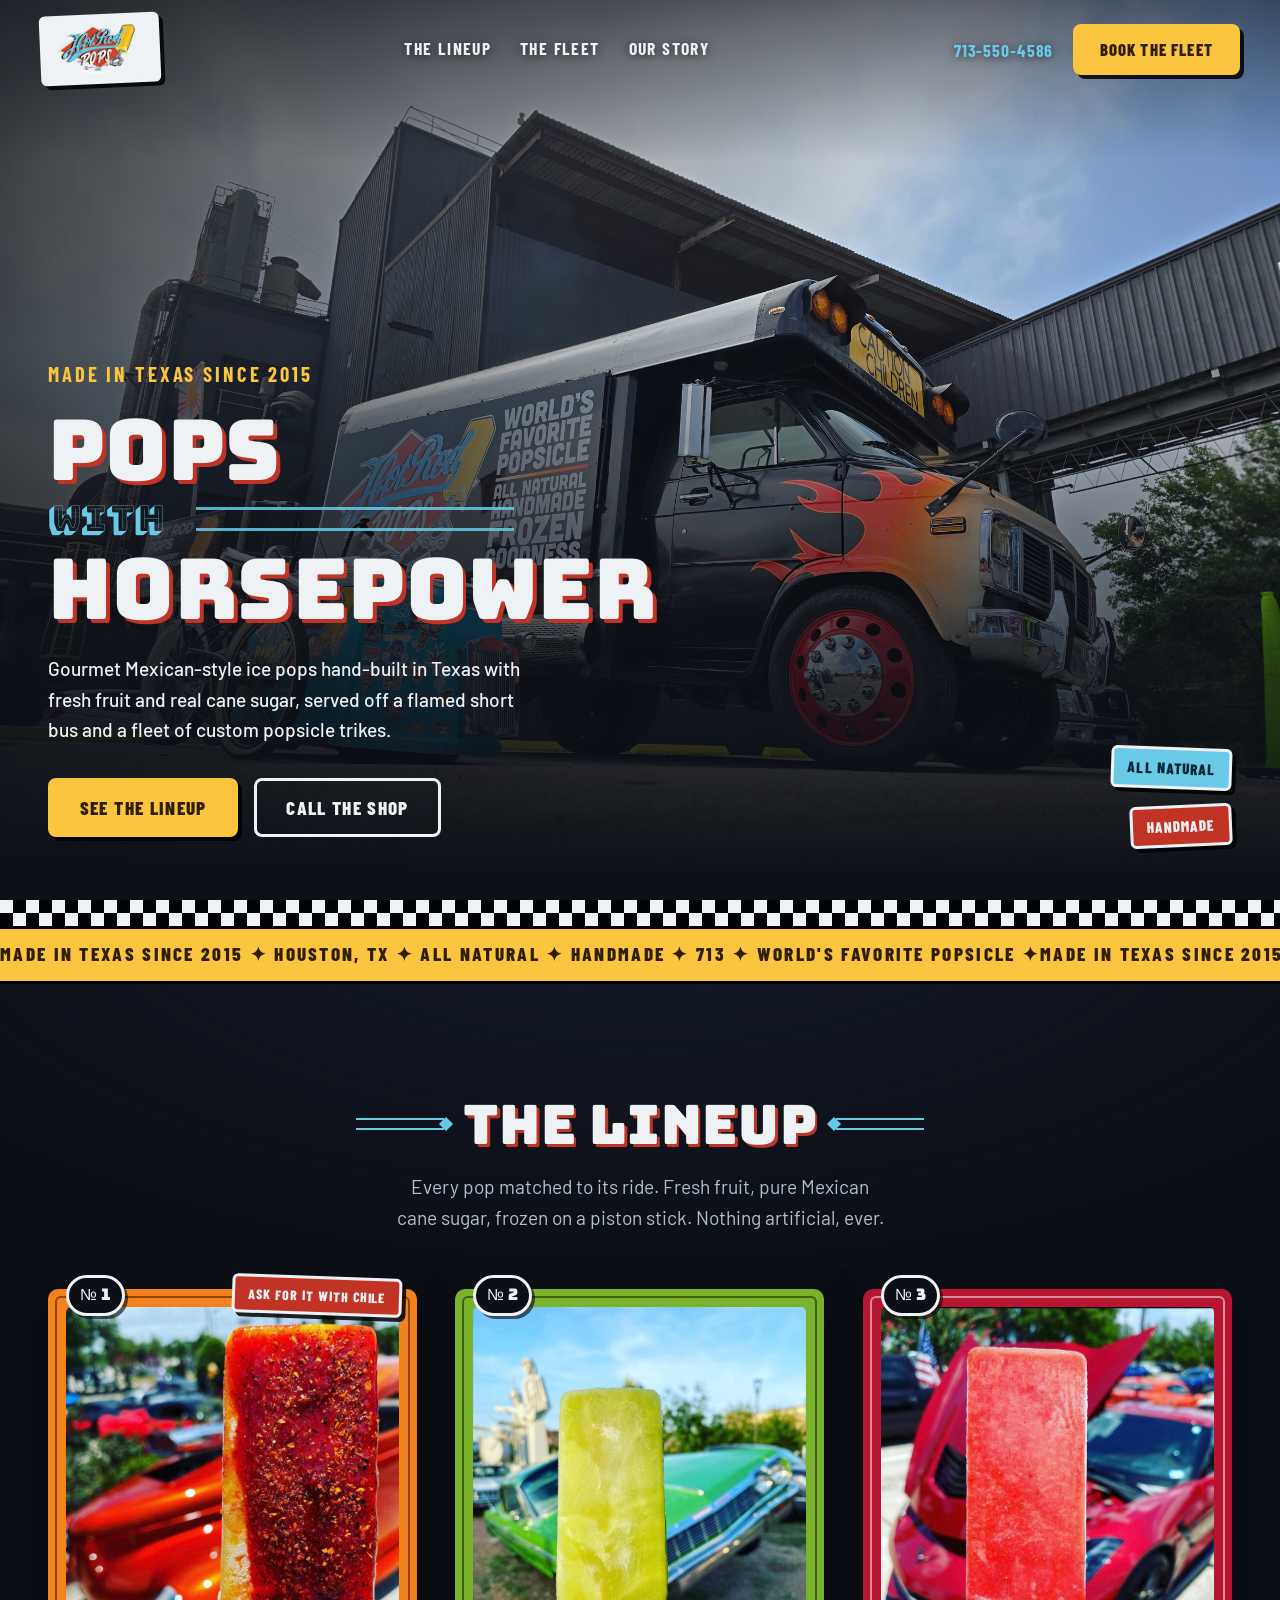
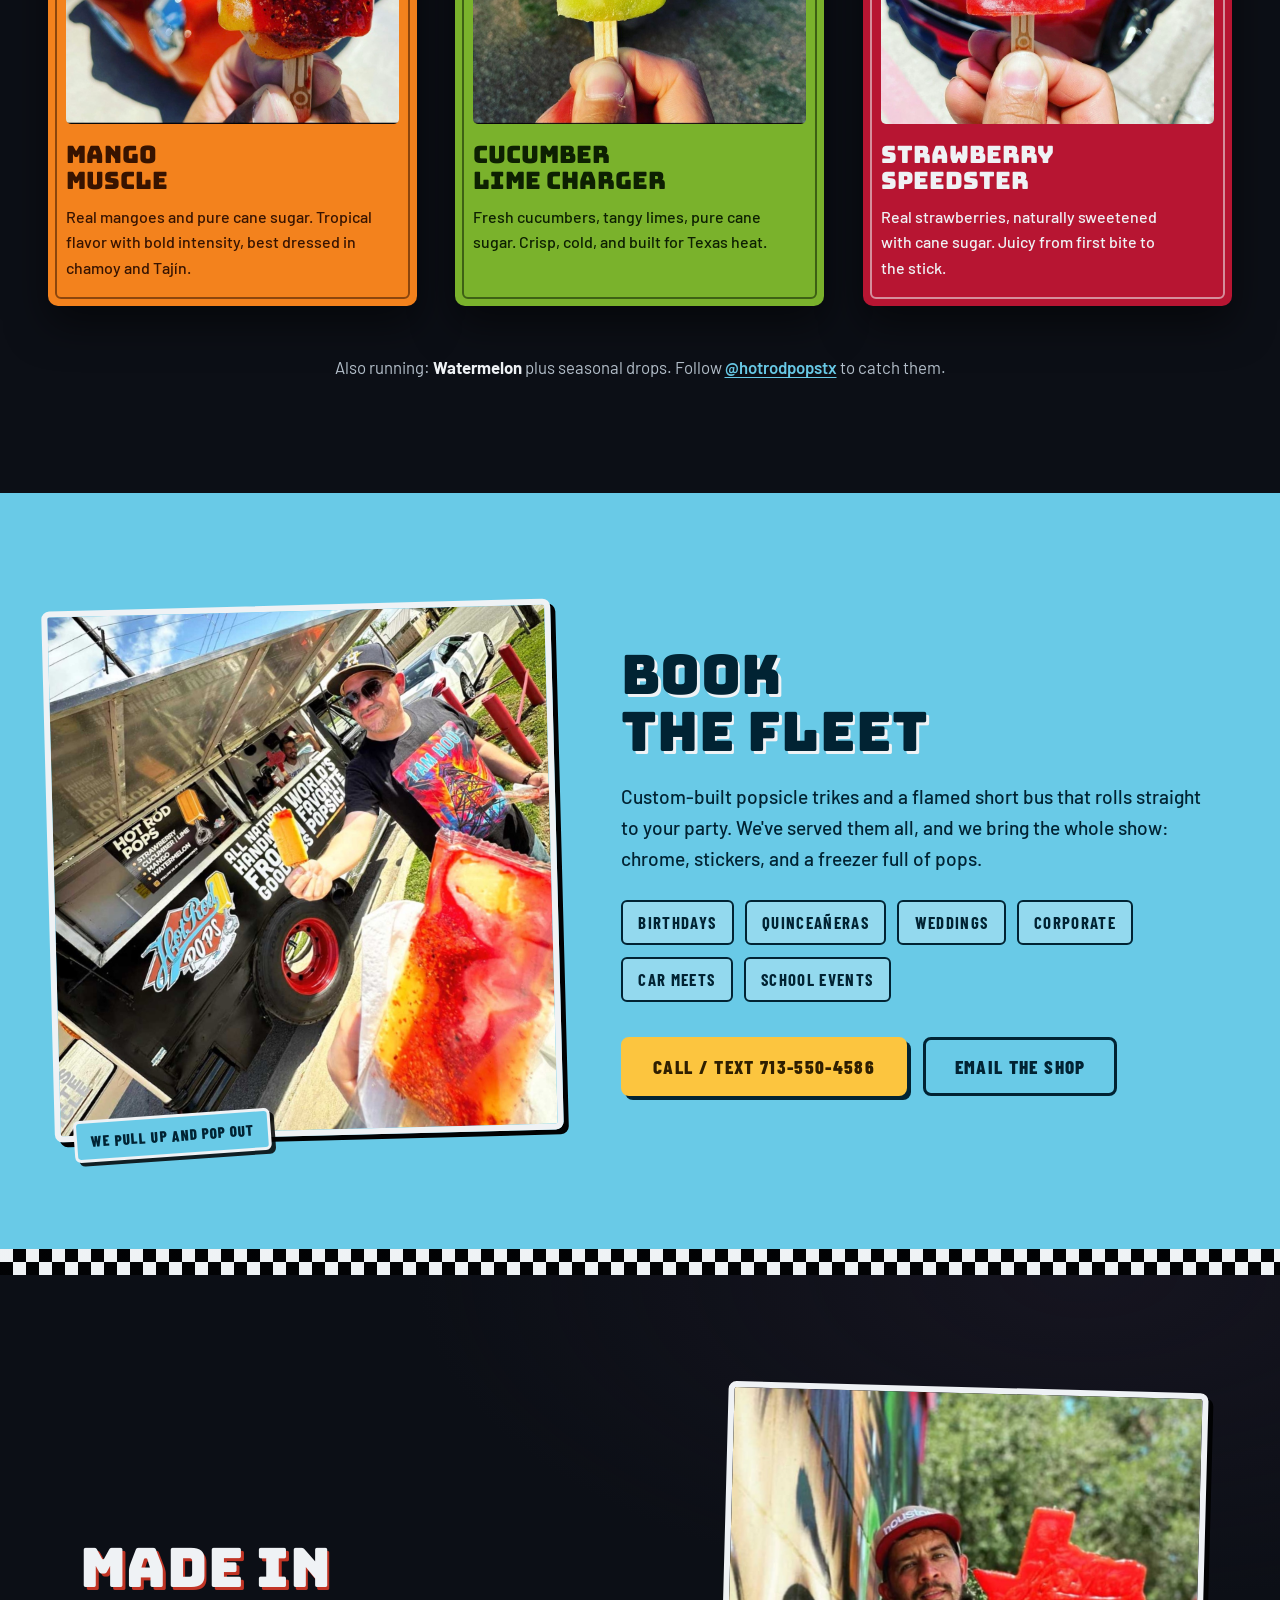
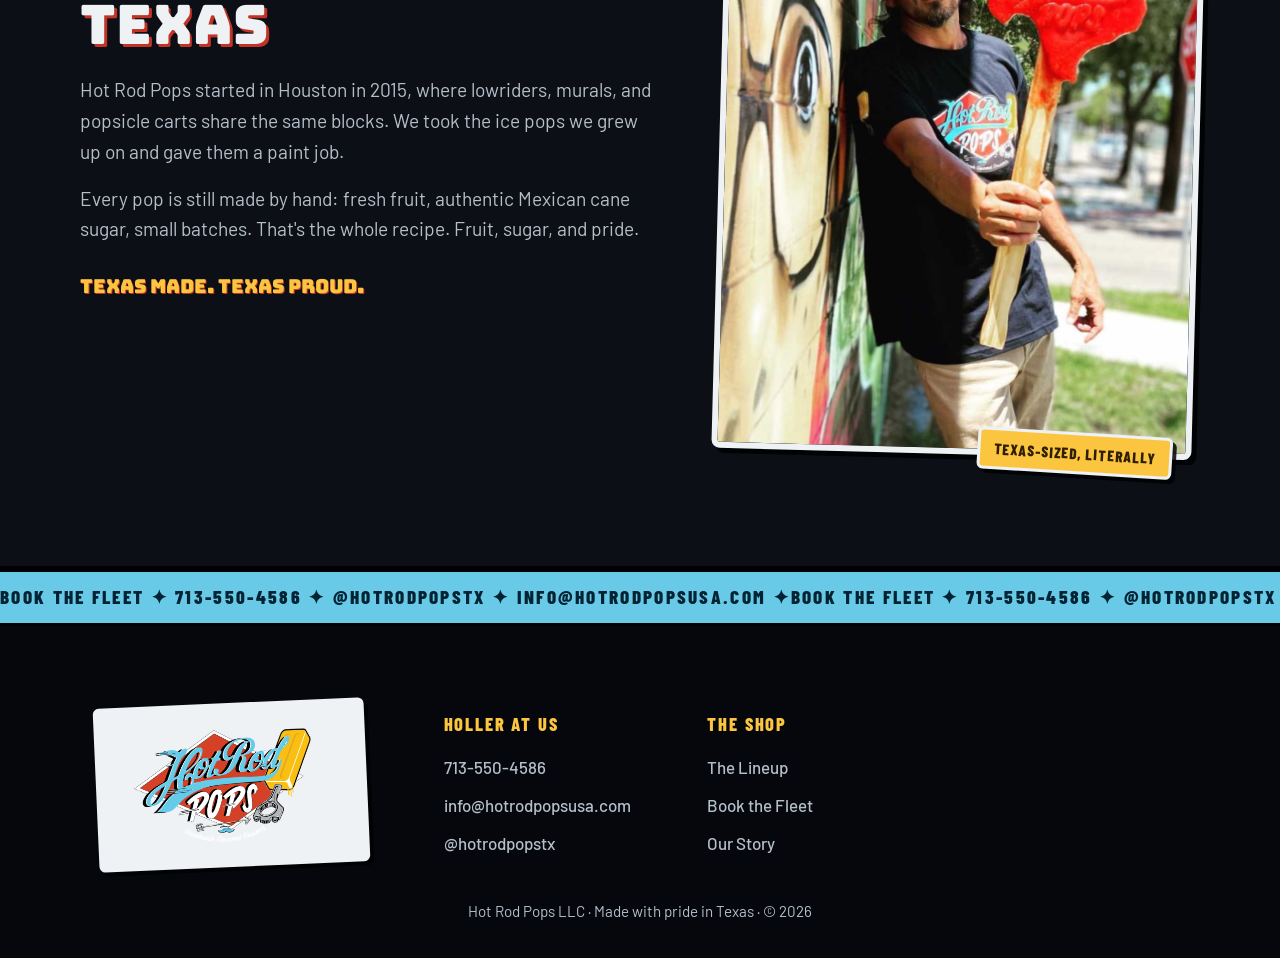
==== commit f9e2e065: "Rebrand location: Texas-first (Made in Texas), drop East End naming Co-Authored-By: Claude Fable 5 <" ====
--- a/index.html
+++ b/index.html
@@ -3,9 +3,9 @@
 <head>
   <meta charset="UTF-8">
   <meta name="viewport" content="width=device-width, initial-scale=1.0">
-  <title>Hot Rod Pops — Gourmet Ice Pops, Houston Horsepower</title>
-  <meta name="description" content="Handmade Mexican-style ice pops built in Houston's East End since 2015. Fresh fruit, real cane sugar, served off a flamed short bus and custom popsicle trikes. Book the fleet for your next event.">
-  <meta property="og:title" content="Hot Rod Pops — Gourmet Ice Pops, Houston Horsepower">
+  <title>Hot Rod Pops — Gourmet Ice Pops, Made in Texas</title>
+  <meta name="description" content="Handmade Mexican-style ice pops made in Texas since 2015. Fresh fruit, real cane sugar, served off a flamed short bus and custom popsicle trikes. Book the fleet for your next event.">
+  <meta property="og:title" content="Hot Rod Pops — Gourmet Ice Pops, Made in Texas">
   <meta property="og:image" content="https://www.hotrodpopsusa.com/assets/fleet.jpg">
   <link rel="icon" href="assets/logo.png" type="image/png">
   <link rel="preconnect" href="https://fonts.googleapis.com">
@@ -41,13 +41,13 @@
       <div class="hero-scrim" aria-hidden="true"></div>
 
       <div class="hero-inner">
-        <p class="hero-since reveal">Houston made since 2015</p>
+        <p class="hero-since reveal">Made in Texas since 2015</p>
         <h1 class="hero-title">
           <span class="hero-line reveal">Pops</span>
           <span class="hero-line hero-line--shade reveal">with</span>
           <span class="hero-line reveal">Horsepower</span>
         </h1>
-        <p class="hero-sub reveal">Gourmet Mexican-style ice pops hand-built in Houston's East End with
+        <p class="hero-sub reveal">Gourmet Mexican-style ice pops hand-built in Texas with
         fresh fruit and real cane sugar, served off a flamed short bus and a fleet of custom popsicle trikes.</p>
         <div class="hero-cta reveal">
           <a class="btn btn--yellow btn--big" href="#flavors">See the Lineup</a>
@@ -66,7 +66,7 @@
     <!-- ============ MARQUEE ============ -->
     <div class="marquee" aria-hidden="true">
       <div class="marquee-track">
-        <span>Houston made since 2015 ✦ Houston's East End ✦ All natural ✦ Handmade ✦ 713 ✦ World's favorite popsicle ✦ </span><span>Houston made since 2015 ✦ Houston's East End ✦ All natural ✦ Handmade ✦ 713 ✦ World's favorite popsicle ✦ </span>
+        <span>Made in Texas since 2015 ✦ Houston, TX ✦ All natural ✦ Handmade ✦ 713 ✦ World's favorite popsicle ✦ </span><span>Made in Texas since 2015 ✦ Houston, TX ✦ All natural ✦ Handmade ✦ 713 ✦ World's favorite popsicle ✦ </span>
       </div>
     </div>
 
@@ -100,7 +100,7 @@
                    alt="Cucumber Lime Charger held up in front of a lime-green lowrider">
             </figure>
             <h3 class="loteria-name">Cucumber<br>Lime Charger</h3>
-            <p class="loteria-desc">Fresh cucumbers, tangy limes, pure cane sugar. Crisp, cold, and built for Houston heat.</p>
+            <p class="loteria-desc">Fresh cucumbers, tangy limes, pure cane sugar. Crisp, cold, and built for Texas heat.</p>
           </div>
         </article>
 
@@ -156,16 +156,16 @@
     <section class="story" id="story">
       <div class="story-grid">
         <div class="story-copy">
-          <h2 class="section-title section-title--left">Born in<br>the East End</h2>
-          <p>Hot Rod Pops started in 2015 on the east side of Houston, where lowriders, murals, and popsicle
-          carts share the same blocks. We took the ice pops we grew up on and gave them a paint job.</p>
+          <h2 class="section-title section-title--left">Made in<br>Texas</h2>
+          <p>Hot Rod Pops started in Houston in 2015, where lowriders, murals, and popsicle carts share
+          the same blocks. We took the ice pops we grew up on and gave them a paint job.</p>
           <p>Every pop is still made by hand: fresh fruit, authentic Mexican cane sugar, small batches. That's
           the whole recipe. Fruit, sugar, and pride.</p>
-          <p class="story-callout">Pure H-Town.</p>
+          <p class="story-callout">Texas made. Texas proud.</p>
         </div>
         <figure class="story-photo reveal">
           <img src="assets/founder-mural.jpg" loading="lazy" width="1000" height="1400"
-               alt="The founder in a Houston cap, leaning on an East End mural, holding a giant Texas-shaped strawberry ice pop">
+               alt="The founder in a Houston cap, leaning on a mural, holding a giant Texas-shaped strawberry ice pop">
           <figcaption class="sticker sticker--yellow sticker--tilt-r">Texas-sized, literally</figcaption>
         </figure>
       </div>
@@ -198,7 +198,7 @@
           </div>
         </div>
       </div>
-      <p class="footer-legal">Hot Rod Pops LLC · Made with pride in Houston's East End · © 2026</p>
+      <p class="footer-legal">Hot Rod Pops LLC · Made with pride in Texas · © 2026</p>
     </footer>
 
   </main>
